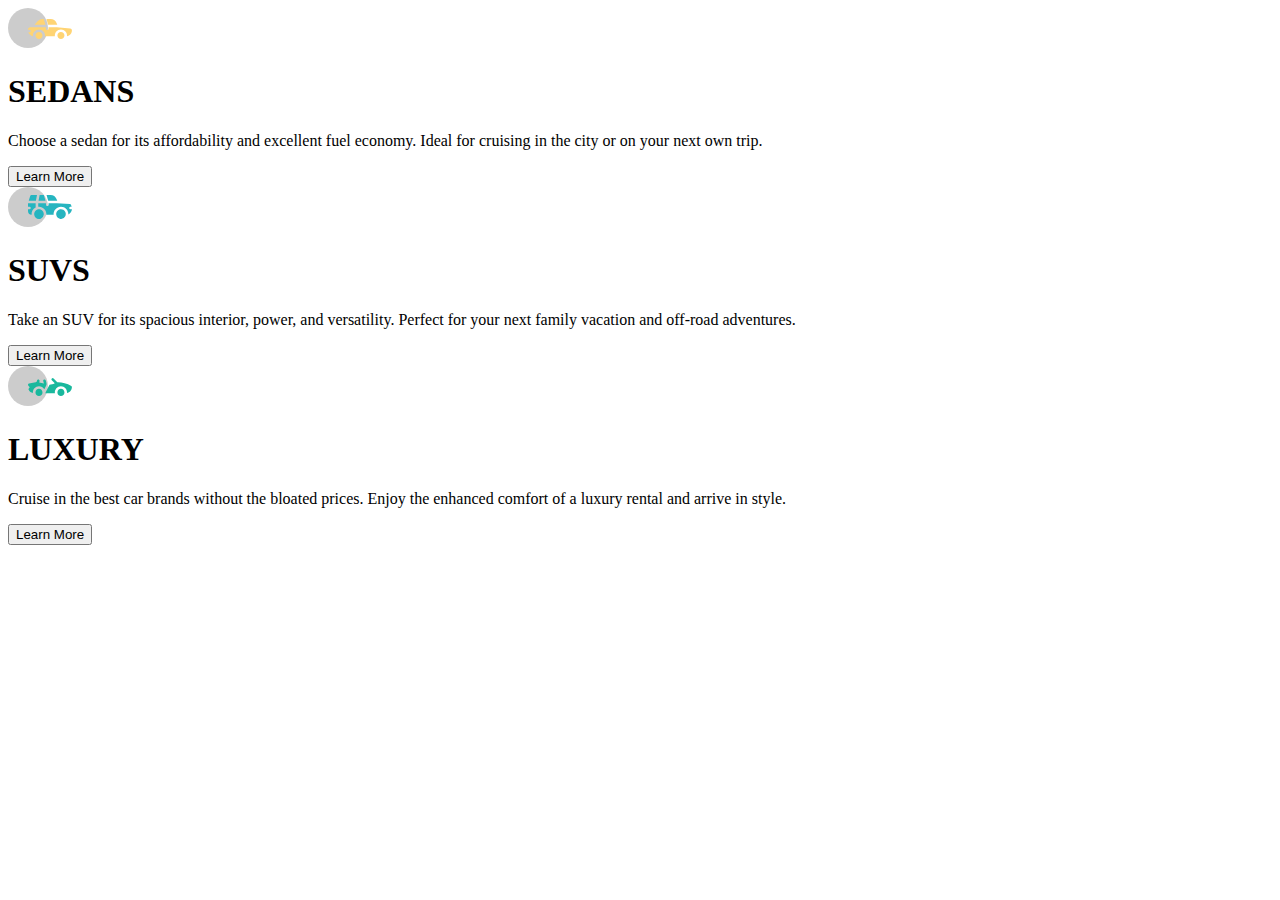
==== index.html @ 677cd822 "Add files via upload" ====
<!DOCTYPE html>
<html lang="en" dir="ltr">
  <head>
    <meta charset="utf-8">
    <title>MaxDev</title>
    <link rel="icon" href="imsges/favicon-32x32.png">
    <link rel="stylesheet" href="css/styles.css">
    <link rel="preconnect" href="https://fonts.google.com/specimen/Lexend+Deca"> <link rel="preconnect" href="https://fonts.google.com/specimen/Big+Shoulders+Display"> <link rel="preconnect" href="https://fonts.googleapis.com">
<link rel="preconnect" href="https://fonts.gstatic.com" crossorigin>
<link href="https://fonts.googleapis.com/css2?family=Big+Shoulders+Display:wght@600&family=Lexend+Deca:wght@300&display=swap" rel="stylesheet">
  </head>
  <body>
<div class="main">
  <div class="main_1">
    <svg class="svg"width="64" height="40" xmlns="http://www.w3.org/2000/svg"><g fill="none" fill-rule="evenodd"><circle fill="#000" opacity=".201" cx="20" cy="20" r="20"/><path d="M52.936 24.11c1.942 0 3.517 1.542 3.517 3.445 0 1.903-1.575 3.445-3.517 3.445s-3.516-1.542-3.516-3.445c0-1.903 1.574-3.445 3.516-3.445zm-21.957 0c1.942 0 3.517 1.542 3.517 3.445 0 1.903-1.575 3.445-3.517 3.445s-3.516-1.542-3.516-3.445c0-1.903 1.574-3.445 3.516-3.445zm6.948-4.848v1.429c0 .716.61 1.293 1.348 1.259a1.295 1.295 0 001.225-1.295v-1.393h8.256l13.483 1.313c.956.093 1.676.881 1.676 1.814 0 2.89-2.126 5.303-4.926 5.819.397-3.557-2.458-6.62-6.053-6.62-3.646 0-6.504 3.14-6.039 6.723h-9.879c.466-3.588-2.397-6.722-6.039-6.722-3.595 0-6.45 3.062-6.052 6.62-2.14-.398-3.916-1.912-4.61-3.931h1.142c.731 0 1.32-.598 1.285-1.322-.033-.678-.629-1.2-1.322-1.2H20v-.251c0-1.274 1.066-2.243 2.306-2.243h15.62zM42.59 11c2.645 0 4.99 1.556 5.972 3.963l.726 1.779H40.17L38.413 11h4.178zm-6.865 0l1.758 5.741H26.505l3.357-3.654A6.502 6.502 0 0134.644 11h1.082z" fill="#FFD473" fill-rule="nonzero"/></g></svg>
<h1>SEDANS</h1>
    <p>Choose a sedan for its affordability and excellent fuel economy. Ideal for cruising in the city or on your next own trip.</p>
<form class="" action="D:\Трусковец\New progect\new_project_3\index_1.html" method="post">
  <button class="button" typ name="button">Learn More</button>
</form>

  </div>
  <div class="main_2">
    <svg class="svg" width="64" height="40" xmlns="http://www.w3.org/2000/svg"><g fill="none" fill-rule="evenodd"><circle fill="#000" opacity=".201" cx="20" cy="20" r="20"/><path d="M31.002 22.358c2.917 0 5.18 2.593 4.762 5.506a4.828 4.828 0 01-2.962 3.778 4.797 4.797 0 01-5.3-1.165c-1.188-1.26-1.235-2.613-1.263-2.613-.42-2.924 1.857-5.506 4.763-5.506zm22 0c3.457 0 5.798 3.567 4.41 6.744A4.816 4.816 0 0152.3 31.94a4.826 4.826 0 01-4.06-4.077c-.42-2.915 1.846-5.506 4.762-5.506zm-15.04-6.083v1.462a1.29 1.29 0 001.352 1.29c.693-.033 1.227-.631 1.227-1.326v-1.426h8.3l13.056.716a1.29 1.29 0 011.164.917c.27.895.446 1.477.563 1.87h-1.047c-.694 0-1.291.534-1.324 1.228a1.29 1.29 0 001.288 1.352h1.445c-.164 2.225-1.57 4.193-3.6 5.05.13-4.212-3.255-7.63-7.384-7.63-4.317 0-7.762 3.718-7.358 8.086h-7.285c.43-4.655-3.503-8.531-8.131-8.046v-3.543h7.734zm-10.312 0v4.308a7.4 7.4 0 00-4.006 7.274 3.874 3.874 0 01-3.642-3.864v-1.635h1.46a1.29 1.29 0 000-2.58h-1.461v-3.213l.003-.29h7.646zm14.986-8.196c2.65 0 5 1.592 5.984 4.055l.63 1.579a5.525 5.525 0 01-.065-.004l-.026-.002-.034-.002-.022-.002a4.178 4.178 0 00-.224-.006l-.098-.001h-.039l-.136-.001h-.052l-.326-.001H40.211L38.528 8.08zm-13.632 0l-1.122 5.616h-7.144l1.47-4.71a1.29 1.29 0 011.231-.906h5.565zm6.832 0l1.683 5.615h-7.007l1.121-5.615h4.203z" fill="#26B5C0" fill-rule="nonzero"/></g></svg>
<h1>SUVS</h1>
<p>Take an SUV for its spacious interior, power, and versatility. Perfect for your next family vacation and off-road adventures.</p>
<form class="" action="D:\Трусковец\New progect\new_project_3\index_1.html" method="post">
  <button class="button" typ name="button">Learn More</button>
</form>
  </div>
  <div class="main_3">
    <svg class="svg" width="64" height="40" xmlns="http://www.w3.org/2000/svg"><g fill="none" fill-rule="evenodd"><circle fill="#000" opacity=".201" cx="20" cy="20" r="20"/><path d="M30.98 22.835c1.941 0 3.516 1.604 3.516 3.583 0 1.978-1.575 3.582-3.517 3.582s-3.516-1.604-3.516-3.582c0-1.979 1.574-3.583 3.516-3.583zm21.956 0c1.942 0 3.517 1.604 3.517 3.583 0 1.978-1.575 3.582-3.517 3.582s-3.516-1.604-3.516-3.582c0-1.979 1.574-3.583 3.516-3.583zm-9.143-10.45a1.27 1.27 0 011.819 0l3.715 3.784c4.444-.115 9.7 1.142 13.964 3.753.387.237.624.664.624 1.124 0 3.006-2.126 5.514-4.926 6.05.397-3.698-2.458-6.882-6.053-6.882-3.646 0-6.504 3.264-6.039 6.99h-9.669c.76-1.544.993-2.026 1.337-2.711l.082-.162c.421-.835 1.056-2.07 2.883-5.65 1.68-.023 3.47-.408 5.247-1.403l-2.984-3.04a1.328 1.328 0 010-1.854zm-7.68 1.064c.683-.2 1.395.202 1.592.898l.749 2.652a3.46 3.46 0 01-.247 2.51l-1.733 3.395-.216.424c-1.07-1.89-3.06-3.114-5.279-3.114-3.595 0-6.45 3.184-6.052 6.885-1.832-.347-3.414-1.537-4.278-3.276a1.331 1.331 0 01.117-1.376l.955-1.303-1.325-1.295c-.751-.735-.376-2.024.64-2.231l6.614-1.346.13-.026c.092-.019.145-.03.157-.031.314-.146 1.07-.591 1.07-1.506 0-.734.592-1.327 1.316-1.31.712.016 1.268.662 1.256 1.388a4.11 4.11 0 01-.348 1.611 22.69 22.69 0 014.7 1.146l-.7-2.473a1.314 1.314 0 01.882-1.622z" fill="#19B89D" fill-rule="nonzero"/></g></svg>
<h1>LUXURY</h1>
    <p>Cruise in the best car brands without the bloated prices. Enjoy the enhanced comfort of a luxury rental and arrive in style.</p>
    <form class="" action="D:\Трусковец\New progect\new_project_3\index_1.html" method="post">
      <button class="button" typ name="button">Learn More</button>
    </form>
  </div>
</div>
  </body>
</html>
  </body>
</html>
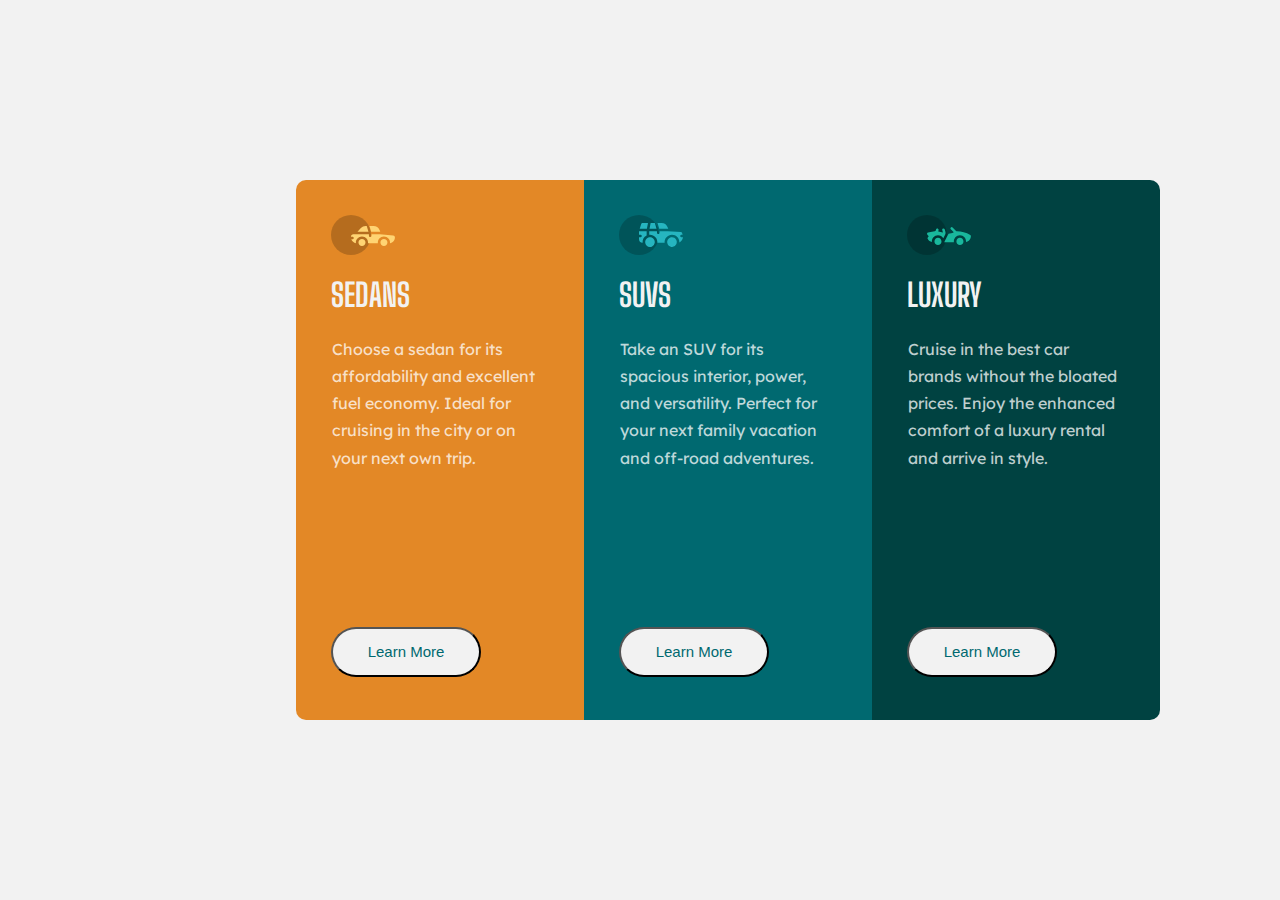
==== commit 104ae817: "Update index.html" ====
--- a/index.html
+++ b/index.html
@@ -1,10 +1,10 @@
-<!DOCTYPE html>
+
 <html lang="en" dir="ltr">
   <head>
     <meta charset="utf-8">
     <title>MaxDev</title>
-    <link rel="icon" href="imsges/favicon-32x32.png">
-    <link rel="stylesheet" href="css/styles.css">
+    <link rel="icon" href="favicon-32x32.png">
+    <link rel="stylesheet" href="styles.css">
     <link rel="preconnect" href="https://fonts.google.com/specimen/Lexend+Deca"> <link rel="preconnect" href="https://fonts.google.com/specimen/Big+Shoulders+Display"> <link rel="preconnect" href="https://fonts.googleapis.com">
 <link rel="preconnect" href="https://fonts.gstatic.com" crossorigin>
 <link href="https://fonts.googleapis.com/css2?family=Big+Shoulders+Display:wght@600&family=Lexend+Deca:wght@300&display=swap" rel="stylesheet">
@@ -15,7 +15,7 @@
     <svg class="svg"width="64" height="40" xmlns="http://www.w3.org/2000/svg"><g fill="none" fill-rule="evenodd"><circle fill="#000" opacity=".201" cx="20" cy="20" r="20"/><path d="M52.936 24.11c1.942 0 3.517 1.542 3.517 3.445 0 1.903-1.575 3.445-3.517 3.445s-3.516-1.542-3.516-3.445c0-1.903 1.574-3.445 3.516-3.445zm-21.957 0c1.942 0 3.517 1.542 3.517 3.445 0 1.903-1.575 3.445-3.517 3.445s-3.516-1.542-3.516-3.445c0-1.903 1.574-3.445 3.516-3.445zm6.948-4.848v1.429c0 .716.61 1.293 1.348 1.259a1.295 1.295 0 001.225-1.295v-1.393h8.256l13.483 1.313c.956.093 1.676.881 1.676 1.814 0 2.89-2.126 5.303-4.926 5.819.397-3.557-2.458-6.62-6.053-6.62-3.646 0-6.504 3.14-6.039 6.723h-9.879c.466-3.588-2.397-6.722-6.039-6.722-3.595 0-6.45 3.062-6.052 6.62-2.14-.398-3.916-1.912-4.61-3.931h1.142c.731 0 1.32-.598 1.285-1.322-.033-.678-.629-1.2-1.322-1.2H20v-.251c0-1.274 1.066-2.243 2.306-2.243h15.62zM42.59 11c2.645 0 4.99 1.556 5.972 3.963l.726 1.779H40.17L38.413 11h4.178zm-6.865 0l1.758 5.741H26.505l3.357-3.654A6.502 6.502 0 0134.644 11h1.082z" fill="#FFD473" fill-rule="nonzero"/></g></svg>
 <h1>SEDANS</h1>
     <p>Choose a sedan for its affordability and excellent fuel economy. Ideal for cruising in the city or on your next own trip.</p>
-<form class="" action="D:\Трусковец\New progect\new_project_3\index_1.html" method="post">
+<form class="" action="index_1.html" method="post">
   <button class="button" typ name="button">Learn More</button>
 </form>
 
@@ -24,7 +24,7 @@
     <svg class="svg" width="64" height="40" xmlns="http://www.w3.org/2000/svg"><g fill="none" fill-rule="evenodd"><circle fill="#000" opacity=".201" cx="20" cy="20" r="20"/><path d="M31.002 22.358c2.917 0 5.18 2.593 4.762 5.506a4.828 4.828 0 01-2.962 3.778 4.797 4.797 0 01-5.3-1.165c-1.188-1.26-1.235-2.613-1.263-2.613-.42-2.924 1.857-5.506 4.763-5.506zm22 0c3.457 0 5.798 3.567 4.41 6.744A4.816 4.816 0 0152.3 31.94a4.826 4.826 0 01-4.06-4.077c-.42-2.915 1.846-5.506 4.762-5.506zm-15.04-6.083v1.462a1.29 1.29 0 001.352 1.29c.693-.033 1.227-.631 1.227-1.326v-1.426h8.3l13.056.716a1.29 1.29 0 011.164.917c.27.895.446 1.477.563 1.87h-1.047c-.694 0-1.291.534-1.324 1.228a1.29 1.29 0 001.288 1.352h1.445c-.164 2.225-1.57 4.193-3.6 5.05.13-4.212-3.255-7.63-7.384-7.63-4.317 0-7.762 3.718-7.358 8.086h-7.285c.43-4.655-3.503-8.531-8.131-8.046v-3.543h7.734zm-10.312 0v4.308a7.4 7.4 0 00-4.006 7.274 3.874 3.874 0 01-3.642-3.864v-1.635h1.46a1.29 1.29 0 000-2.58h-1.461v-3.213l.003-.29h7.646zm14.986-8.196c2.65 0 5 1.592 5.984 4.055l.63 1.579a5.525 5.525 0 01-.065-.004l-.026-.002-.034-.002-.022-.002a4.178 4.178 0 00-.224-.006l-.098-.001h-.039l-.136-.001h-.052l-.326-.001H40.211L38.528 8.08zm-13.632 0l-1.122 5.616h-7.144l1.47-4.71a1.29 1.29 0 011.231-.906h5.565zm6.832 0l1.683 5.615h-7.007l1.121-5.615h4.203z" fill="#26B5C0" fill-rule="nonzero"/></g></svg>
 <h1>SUVS</h1>
 <p>Take an SUV for its spacious interior, power, and versatility. Perfect for your next family vacation and off-road adventures.</p>
-<form class="" action="D:\Трусковец\New progect\new_project_3\index_1.html" method="post">
+<form class="" action="index_1.html" method="post">
   <button class="button" typ name="button">Learn More</button>
 </form>
   </div>
@@ -32,7 +32,7 @@
     <svg class="svg" width="64" height="40" xmlns="http://www.w3.org/2000/svg"><g fill="none" fill-rule="evenodd"><circle fill="#000" opacity=".201" cx="20" cy="20" r="20"/><path d="M30.98 22.835c1.941 0 3.516 1.604 3.516 3.583 0 1.978-1.575 3.582-3.517 3.582s-3.516-1.604-3.516-3.582c0-1.979 1.574-3.583 3.516-3.583zm21.956 0c1.942 0 3.517 1.604 3.517 3.583 0 1.978-1.575 3.582-3.517 3.582s-3.516-1.604-3.516-3.582c0-1.979 1.574-3.583 3.516-3.583zm-9.143-10.45a1.27 1.27 0 011.819 0l3.715 3.784c4.444-.115 9.7 1.142 13.964 3.753.387.237.624.664.624 1.124 0 3.006-2.126 5.514-4.926 6.05.397-3.698-2.458-6.882-6.053-6.882-3.646 0-6.504 3.264-6.039 6.99h-9.669c.76-1.544.993-2.026 1.337-2.711l.082-.162c.421-.835 1.056-2.07 2.883-5.65 1.68-.023 3.47-.408 5.247-1.403l-2.984-3.04a1.328 1.328 0 010-1.854zm-7.68 1.064c.683-.2 1.395.202 1.592.898l.749 2.652a3.46 3.46 0 01-.247 2.51l-1.733 3.395-.216.424c-1.07-1.89-3.06-3.114-5.279-3.114-3.595 0-6.45 3.184-6.052 6.885-1.832-.347-3.414-1.537-4.278-3.276a1.331 1.331 0 01.117-1.376l.955-1.303-1.325-1.295c-.751-.735-.376-2.024.64-2.231l6.614-1.346.13-.026c.092-.019.145-.03.157-.031.314-.146 1.07-.591 1.07-1.506 0-.734.592-1.327 1.316-1.31.712.016 1.268.662 1.256 1.388a4.11 4.11 0 01-.348 1.611 22.69 22.69 0 014.7 1.146l-.7-2.473a1.314 1.314 0 01.882-1.622z" fill="#19B89D" fill-rule="nonzero"/></g></svg>
 <h1>LUXURY</h1>
     <p>Cruise in the best car brands without the bloated prices. Enjoy the enhanced comfort of a luxury rental and arrive in style.</p>
-    <form class="" action="D:\Трусковец\New progect\new_project_3\index_1.html" method="post">
+    <form class="" action="index_1.html" method="post">
       <button class="button" typ name="button">Learn More</button>
     </form>
   </div>
--- a/styles.css
+++ b/styles.css
@@ -0,0 +1,83 @@
+body {
+  background-color: hsl(0, 0%, 95%);
+  width: 1440px;
+  text-align: left;
+  font-family: 'Lexend Deca', sans-serif;
+}
+
+h1 {
+  font-weight: bold;
+  font-family: 'Big Shoulders Display', cursive;
+  color: hsl(0, 0%, 95%);
+  margin-left: 35px;
+}
+
+p {
+  color: hsla(0, 0%, 100%, 0.75);
+  font-family: 'Lexend Deca', sans-serif;
+  font-weight: 400;
+  width: 75%;
+  margin: 20px auto;
+  line-height: 1.7;
+  ;
+}
+
+.svg {
+  margin-left: 35px;
+  margin-top: 35px;
+}
+
+.main {
+  border-radius: 10px;
+  width: 864px;
+  height: 540px;
+
+  margin: 180px auto;
+  position: relative;
+}
+
+.main_1 {
+  background-color: hsl(31, 77%, 52%);
+  width: 288px;
+  height: 540px;
+  left: 0;
+  position: absolute;
+  border-radius: 10px 0 0 10px;
+}
+
+.button {
+  background-color: hsl(0, 0%, 95%);
+  border-radius: 30px;
+  width: 150px;
+  height: 50px;
+
+  weight:400px;
+  font-size: 15px;
+  color: hsl(184, 100%, 22%);
+  margin-left: 35px;
+  margin-top: 135px;
+}
+
+.button:hover {
+  border: solid:6px;
+  border-color: hsl(0, 0%, 95%);
+  color: hsl(0, 0%, 95%);
+  background-color: inherit;
+}
+
+.main_2 {
+  background-color: hsl(184, 100%, 22%);
+  width: 288px;
+  height: 540px;
+  margin-left: 288px;
+  position: absolute;
+}
+
+.main_3 {
+  background-color: hsl(179, 100%, 13%);
+  width: 288px;
+  height: 540px;
+  right: 0;
+  border-radius: 0 10px 10px 0;
+  position: absolute;
+}
